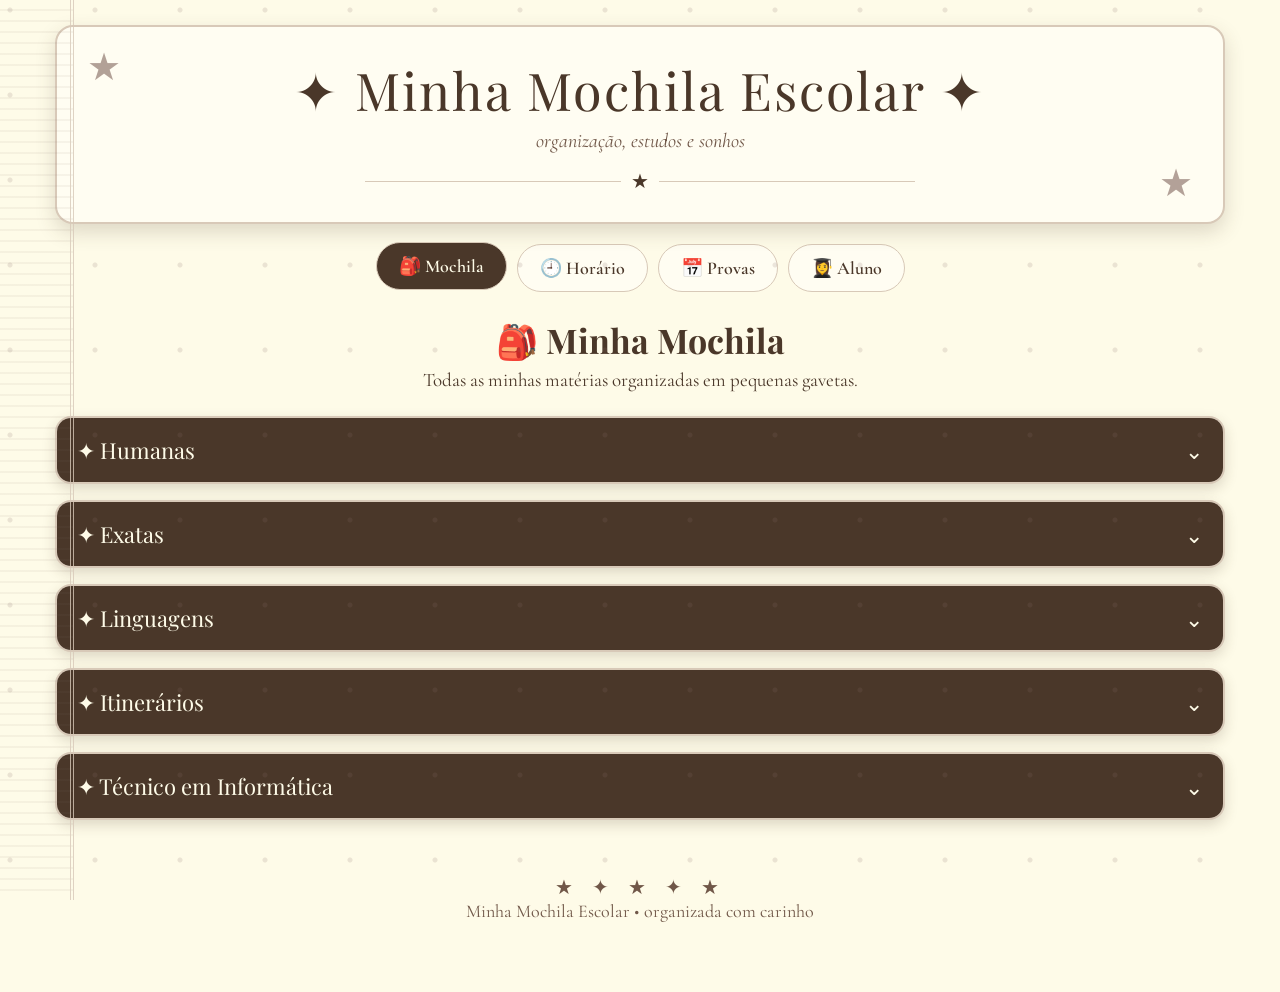
==== index.html @ feef5fc7 "Update print statement from 'Hello' to 'Goodbye'" ====
<!DOCTYPE html>
<html lang="pt-BR">
<head>
<meta charset="UTF-8">
<meta name="viewport" content="width=device-width, initial-scale=1.0">

<title>Minha Mochila Escolar</title>

<style>

@import url('https://fonts.googleapis.com/css2?family=Cormorant+Garamond:wght@400;500;600;700&family=Playfair+Display:wght@500;600;700&display=swap');

:root {
    --creme: #fefbe8;
    --creme-claro: #fffdf2;
    --creme-escuro: #eee4cc;
    --marrom: #4a3729;
    --marrom-medio: #705748;
    --marrom-claro: #9a8175;
    --rosa-marrom: #8a7168;
    --bege: #d8c9b8;
    --sombra: rgba(74, 55, 41, 0.18);
}

* {
    box-sizing: border-box;
    margin: 0;
    padding: 0;
}

body {
    font-family: 'Cormorant Garamond', serif;
    background-color: var(--creme);
    color: var(--marrom);
    min-height: 100vh;
    position: relative;
}

/* ESTRELAS DO FUNDO */

body::before {
    content: "";
    position: fixed;
    inset: 0;
    pointer-events: none;
    opacity: 0.17;

    background-image:
        radial-gradient(circle at 10px 10px, var(--rosa-marrom) 2px, transparent 3px);

    background-size: 85px 85px;
}

/* BORDA LATERAL DECORATIVA */

body::after {
    content: "";
    position: fixed;
    left: 0;
    top: 0;
    width: 70px;
    height: 100vh;
    pointer-events: none;

    background:
        repeating-linear-gradient(
            0deg,
            transparent 0px,
            transparent 9px,
            rgba(138,113,104,0.18) 10px,
            transparent 11px
        );

    border-right: 4px double var(--bege);
    opacity: 0.8;
}

/* CONTAINER */

.container {
    width: min(1200px, calc(100% - 110px));
    margin: auto;
    padding: 25px 0 50px;
}

/* CABEÇALHO */

header {
    background: var(--creme-claro);
    border: 2px solid var(--bege);
    border-radius: 18px;
    padding: 28px;
    text-align: center;
    box-shadow: 0 8px 20px var(--sombra);
    position: relative;
    overflow: hidden;
}

header::before,
header::after {
    content: "★";
    position: absolute;
    font-size: 38px;
    color: var(--rosa-marrom);
    opacity: 0.65;
}

header::before {
    left: 30px;
    top: 18px;
}

header::after {
    right: 30px;
    bottom: 15px;
}

.logo {
    font-family: 'Playfair Display', serif;
    font-size: clamp(30px, 5vw, 52px);
    letter-spacing: 2px;
}

.subtitle {
    font-size: 20px;
    margin-top: 5px;
    font-style: italic;
    color: var(--marrom-medio);
}

.decorative-line {
    margin: 16px auto 0;
    max-width: 550px;
    display: flex;
    align-items: center;
    gap: 10px;
}

.decorative-line::before,
.decorative-line::after {
    content: "";
    height: 1px;
    background: var(--bege);
    flex: 1;
}

.decorative-line span {
    font-size: 20px;
}

/* MENU */

nav {
    margin: 20px 0;
    display: flex;
    flex-wrap: wrap;
    justify-content: center;
    gap: 10px;
}

.nav-btn {
    border: 1px solid var(--bege);
    background: var(--creme-claro);
    color: var(--marrom);
    padding: 12px 22px;
    border-radius: 25px;
    cursor: pointer;
    font-family: inherit;
    font-size: 18px;
    font-weight: 600;
    transition: 0.2s;
}

.nav-btn:hover,
.nav-btn.active {
    background: var(--marrom);
    color: var(--creme);
    transform: translateY(-2px);
}

/* JANELAS */

.page {
    display: none;
    animation: aparecer 0.3s ease;
}

.page.active {
    display: block;
}

@keyframes aparecer {
    from {
        opacity: 0;
        transform: translateY(8px);
    }

    to {
        opacity: 1;
        transform: translateY(0);
    }
}

/* TÍTULOS */

.page-title {
    text-align: center;
    margin: 25px 0;
}

.page-title h2 {
    font-family: 'Playfair Display', serif;
    font-size: 34px;
}

.page-title p {
    font-size: 19px;
    margin-top: 5px;
}

/* GAVETAS */

.drawer {
    background: var(--creme-claro);
    border: 2px solid var(--bege);
    border-radius: 16px;
    margin-bottom: 16px;
    overflow: hidden;
    box-shadow: 0 5px 13px var(--sombra);
}

.drawer-header {
    width: 100%;
    border: none;
    background: var(--marrom);
    color: var(--creme);
    padding: 17px 20px;
    font-family: 'Playfair Display', serif;
    font-size: 22px;
    text-align: left;
    cursor: pointer;
    display: flex;
    justify-content: space-between;
    align-items: center;
}

.drawer-header span:last-child {
    transition: 0.3s;
}

.drawer.open .drawer-header span:last-child {
    transform: rotate(180deg);
}

.drawer-content {
    display: none;
    padding: 18px;
}

.drawer.open .drawer-content {
    display: block;
}

/* MATÉRIAS */

.subject-grid {
    display: grid;
    grid-template-columns: repeat(auto-fit, minmax(230px, 1fr));
    gap: 13px;
}

.subject {
    background: #fffdf3;
    border: 1px solid var(--bege);
    border-radius: 12px;
    overflow: hidden;
}

.subject-title {
    width: 100%;
    border: none;
    background: transparent;
    padding: 15px;
    color: var(--marrom);
    font-family: inherit;
    font-size: 19px;
    font-weight: bold;
    cursor: pointer;
    text-align: left;
    display: flex;
    justify-content: space-between;
}

.subject-title:hover {
    background: #f4ead7;
}

.subject-body {
    display: none;
    border-top: 1px dashed var(--bege);
    padding: 14px;
}

.subject.open .subject-body {
    display: block;
}

/* ATIVIDADES */

.activity {
    background: #f7efdf;
    border-left: 4px solid var(--rosa-marrom);
    padding: 10px;
    border-radius: 8px;
    margin-bottom: 8px;
}

.activity strong {
    font-size: 18px;
}

.activity small {
    display: block;
    margin: 4px 0;
}

.activity button {
    margin-right: 5px;
}

.small-btn {
    border: 1px solid var(--bege);
    background: var(--creme-claro);
    color: var(--marrom);
    padding: 5px 9px;
    border-radius: 6px;
    cursor: pointer;
    font-family: inherit;
}

.small-btn:hover {
    background: var(--marrom);
    color: white;
}

/* BOTÕES */

.primary-btn {
    background: var(--marrom);
    color: var(--creme);
    border: none;
    padding: 10px 16px;
    border-radius: 8px;
    cursor: pointer;
    font-family: inherit;
    font-size: 17px;
    font-weight: bold;
}

.primary-btn:hover {
    background: var(--marrom-medio);
}

.secondary-btn {
    background: transparent;
    border: 1px solid var(--marrom);
    color: var(--marrom);
    padding: 9px 14px;
    border-radius: 8px;
    cursor: pointer;
    font-family: inherit;
}

/* FORMULÁRIOS */

.form-card {
    background: var(--creme-claro);
    border: 2px solid var(--bege);
    border-radius: 16px;
    padding: 22px;
    box-shadow: 0 5px 15px var(--sombra);
}

.form-grid {
    display: grid;
    grid-template-columns: repeat(2, 1fr);
    gap: 15px;
}

.form-group {
    display: flex;
    flex-direction: column;
    gap: 5px;
}

.form-group.full {
    grid-column: 1 / -1;
}

label {
    font-weight: bold;
    font-size: 18px;
}

input,
textarea,
select {
    width: 100%;
    padding: 11px;
    border: 1px solid var(--bege);
    border-radius: 8px;
    background: #fffef7;
    color: var(--marrom);
    font-family: inherit;
    font-size: 17px;
    outline: none;
}

input:focus,
textarea:focus,
select:focus {
    border-color: var(--marrom-medio);
    box-shadow: 0 0 0 2px rgba(112,87,72,0.1);
}

textarea {
    min-height: 100px;
    resize: vertical;
}

/* HORÁRIO */

.schedule-wrapper {
    overflow-x: auto;
}

.schedule {
    width: 100%;
    min-width: 750px;
    border-collapse: collapse;
    background: var(--creme-claro);
}

.schedule th,
.schedule td {
    border: 1px solid var(--bege);
    padding: 10px;
    text-align: center;
}

.schedule th {
    background: var(--marrom);
    color: var(--creme);
    font-size: 18px;
}

.schedule td:first-child {
    font-weight: bold;
    background: #f0e5d2;
    width: 100px;
}

.schedule input {
    min-width: 110px;
    border: none;
    background: transparent;
    text-align: center;
}

/* CALENDÁRIO */

.calendar-card {
    background: var(--creme-claro);
    border: 2px solid var(--bege);
    border-radius: 16px;
    padding: 20px;
    box-shadow: 0 5px 15px var(--sombra);
}

.calendar-top {
    display: flex;
    justify-content: space-between;
    align-items: center;
    margin-bottom: 15px;
}

.calendar-top h3 {
    font-family: 'Playfair Display', serif;
    font-size: 27px;
}

.calendar-top button {
    border: 1px solid var(--bege);
    background: var(--creme);
    border-radius: 50%;
    width: 38px;
    height: 38px;
    cursor: pointer;
    color: var(--marrom);
    font-size: 18px;
}

.calendar-grid {
    display: grid;
    grid-template-columns: repeat(7, 1fr);
    gap: 5px;
}

.weekday {
    text-align: center;
    font-weight: bold;
    padding: 8px;
}

.day {
    min-height: 80px;
    border: 1px solid var(--bege);
    background: #fffdf3;
    border-radius: 8px;
    padding: 7px;
    cursor: pointer;
}

.day:hover {
    background: #f5ead8;
}

.day-number {
    font-weight: bold;
}

.day.today {
    border: 2px solid var(--marrom);
}

.test-dot {
    display: block;
    background: var(--rosa-marrom);
    color: white;
    border-radius: 5px;
    padding: 2px 4px;
    margin-top: 5px;
    font-size: 13px;
    overflow: hidden;
}

/* LISTA DE PROVAS */

.test-list {
    margin-top: 20px;
}

.test-item {
    background: #f7efdf;
    border: 1px solid var(--bege);
    border-radius: 10px;
    padding: 13px;
    margin-bottom: 10px;
    display: flex;
    justify-content: space-between;
    gap: 10px;
    align-items: center;
}

.test-info strong {
    font-size: 20px;
}

.test-info span {
    display: block;
}

/* ALUNO */

.student-card {
    max-width: 800px;
    margin: auto;
}

.student-decoration {
    text-align: center;
    font-size: 35px;
    margin-bottom: 15px;
}

/* MODAL */

.modal {
    position: fixed;
    inset: 0;
    background: rgba(74,55,41,0.6);
    display: none;
    align-items: center;
    justify-content: center;
    padding: 20px;
    z-index: 100;
}

.modal.show {
    display: flex;
}

.modal-box {
    width: min(600px, 100%);
    max-height: 90vh;
    overflow-y: auto;
    background: var(--creme);
    border: 3px solid var(--bege);
    border-radius: 18px;
    padding: 25px;
    box-shadow: 0 15px 40px rgba(0,0,0,0.3);
}

.modal-header {
    display: flex;
    justify-content: space-between;
    align-items: center;
    margin-bottom: 18px;
}

.modal-header h3 {
    font-family: 'Playfair Display', serif;
    font-size: 27px;
}

.close {
    border: none;
    background: transparent;
    font-size: 27px;
    cursor: pointer;
    color: var(--marrom);
}

.modal-actions {
    margin-top: 18px;
    display: flex;
    gap: 10px;
    justify-content: flex-end;
}

/* RODAPÉ */

footer {
    text-align: center;
    margin-top: 35px;
    padding: 20px;
    color: var(--marrom-medio);
    font-size: 18px;
}

footer .stars {
    font-size: 20px;
    letter-spacing: 7px;
}

/* RESPONSIVO */

@media (max-width: 700px) {

    body::after {
        width: 30px;
    }

    .container {
        width: calc(100% - 50px);
    }

    header {
        padding: 25px 15px;
    }

    .form-grid {
        grid-template-columns: 1fr;
    }

    .form-group.full {
        grid-column: auto;
    }

    .calendar-grid {
        gap: 2px;
    }

    .day {
        min-height: 60px;
        padding: 4px;
    }

    .test-dot {
        font-size: 10px;
    }

    .nav-btn {
        padding: 9px 13px;
        font-size: 16px;
    }

    .test-item {
        flex-direction: column;
        align-items: flex-start;
    }
}

</style>
</head>

<body>

<div class="container">

<header>

    <div class="logo">✦ Minha Mochila Escolar ✦</div>

    <div class="subtitle">
        organização, estudos e sonhos
    </div>

    <div class="decorative-line">
        <span>★</span>
    </div>

</header>

<nav>

    <button class="nav-btn active" onclick="showPage('mochila', this)">
        🎒 Mochila
    </button>

    <button class="nav-btn" onclick="showPage('horario', this)">
        🕘 Horário
    </button>

    <button class="nav-btn" onclick="showPage('provas', this)">
        📅 Provas
    </button>

    <button class="nav-btn" onclick="showPage('aluno', this)">
        👩‍🎓 Aluno
    </button>

</nav>


<!-- =====================================================
                     MOCHILA
===================================================== -->

<section id="mochila" class="page active">

    <div class="page-title">

        <h2>🎒 Minha Mochila</h2>

        <p>
            Todas as minhas matérias organizadas em pequenas gavetas.
        </p>

    </div>


    <!-- HUMANAS -->

    <div class="drawer">

        <button class="drawer-header" onclick="toggleDrawer(this)">
            <span>✦ Humanas</span>
            <span>⌄</span>
        </button>

        <div class="drawer-content">

            <div class="subject-grid">

                <div class="subject">
                    <button class="subject-title" onclick="toggleSubject(this)">
                        História <span>+</span>
                    </button>

                    <div class="subject-body" data-subject="História"></div>
                </div>

                <div class="subject">
                    <button class="subject-title" onclick="toggleSubject(this)">
                        Geografia <span>+</span>
                    </button>

                    <div class="subject-body" data-subject="Geografia"></div>
                </div>

                <div class="subject">
                    <button class="subject-title" onclick="toggleSubject(this)">
                        Sociologia <span>+</span>
                    </button>

                    <div class="subject-body" data-subject="Sociologia"></div>
                </div>

                <div class="subject">
                    <button class="subject-title" onclick="toggleSubject(this)">
                        Filosofia <span>+</span>
                    </button>

                    <div class="subject-body" data-subject="Filosofia"></div>
                </div>

            </div>

        </div>

    </div>


    <!-- EXATAS -->

    <div class="drawer">

        <button class="drawer-header" onclick="toggleDrawer(this)">
            <span>✦ Exatas</span>
            <span>⌄</span>
        </button>

        <div class="drawer-content">

            <div class="subject-grid">

                <div class="subject">
                    <button class="subject-title" onclick="toggleSubject(this)">
                        Matemática <span>+</span>
                    </button>
                    <div class="subject-body" data-subject="Matemática"></div>
                </div>

                <div class="subject">
                    <button class="subject-title" onclick="toggleSubject(this)">
                        Física <span>+</span>
                    </button>
                    <div class="subject-body" data-subject="Física"></div>
                </div>

                <div class="subject">
                    <button class="subject-title" onclick="toggleSubject(this)">
                        Química <span>+</span>
                    </button>
                    <div class="subject-body" data-subject="Química"></div>
                </div>

            </div>

        </div>

    </div>


    <!-- LINGUAGENS -->

    <div class="drawer">

        <button class="drawer-header" onclick="toggleDrawer(this)">
            <span>✦ Linguagens</span>
            <span>⌄</span>
        </button>

        <div class="drawer-content">

            <div class="subject-grid">

                <div class="subject">
                    <button class="subject-title" onclick="toggleSubject(this)">
                        Português <span>+</span>
                    </button>
                    <div class="subject-body" data-subject="Português"></div>
                </div>

                <div class="subject">
                    <button class="subject-title" onclick="toggleSubject(this)">
                        Inglês <span>+</span>
                    </button>
                    <div class="subject-body" data-subject="Inglês"></div>
                </div>

                <div class="subject">
                    <button class="subject-title" onclick="toggleSubject(this)">
                        Artes <span>+</span>
                    </button>
                    <div class="subject-body" data-subject="Artes"></div>
                </div>

                <div class="subject">
                    <button class="subject-title" onclick="toggleSubject(this)">
                        Educação Física <span>+</span>
                    </button>
                    <div class="subject-body" data-subject="Educação Física"></div>
                </div>

            </div>

        </div>

    </div>


    <!-- ITINERÁRIOS -->

    <div class="drawer">

        <button class="drawer-header" onclick="toggleDrawer(this)">
            <span>✦ Itinerários</span>
            <span>⌄</span>
        </button>

        <div class="drawer-content">

            <div class="subject-grid">

                <div class="subject">
                    <button class="subject-title" onclick="toggleSubject(this)">
                        Estudos Orientados <span>+</span>
                    </button>
                    <div class="subject-body" data-subject="Estudos Orientados"></div>
                </div>

                <div class="subject">
                    <button class="subject-title" onclick="toggleSubject(this)">
                        Educação Financeira <span>+</span>
                    </button>
                    <div class="subject-body" data-subject="Educação Financeira"></div>
                </div>

                <div class="subject">
                    <button class="subject-title" onclick="toggleSubject(this)">
                        Projeto de Vida <span>+</span>
                    </button>
                    <div class="subject-body" data-subject="Projeto de Vida"></div>
                </div>

                <div class="subject">
                    <button class="subject-title" onclick="toggleSubject(this)">
                        Práticas Experimentais <span>+</span>
                    </button>
                    <div class="subject-body" data-subject="Práticas Experimentais"></div>
                </div>

            </div>

        </div>

    </div>


    <!-- TÉCNICO -->

    <div class="drawer">

        <button class="drawer-header" onclick="toggleDrawer(this)">
            <span>✦ Técnico em Informática</span>
            <span>⌄</span>
        </button>

        <div class="drawer-content">

            <div class="subject-grid">

                <div class="subject">
                    <button class="subject-title" onclick="toggleSubject(this)">
                        Arquitetura e Manutenção de Computadores <span>+</span>
                    </button>
                    <div class="subject-body" data-subject="Arquitetura e Manutenção de Computadores"></div>
                </div>

                <div class="subject">
                    <button class="subject-title" onclick="toggleSubject(this)">
                        POO / Java <span>+</span>
                    </button>
                    <div class="subject-body" data-subject="POO / Java"></div>
                </div>

                <div class="subject">
                    <button class="subject-title" onclick="toggleSubject(this)">
                        Gestão de Tempo <span>+</span>
                    </button>
                    <div class="subject-body" data-subject="Gestão de Tempo"></div>
                </div>

                <div class="subject">
                    <button class="subject-title" onclick="toggleSubject(this)">
                        Programação Web <span>+</span>
                    </button>
                    <div class="subject-body" data-subject="Programação Web"></div>
                </div>

                <div class="subject">
                    <button class="subject-title" onclick="toggleSubject(this)">
                        Sistemas Operacionais <span>+</span>
                    </button>
                    <div class="subject-body" data-subject="Sistemas Operacionais"></div>
                </div>

                <div class="subject">
                    <button class="subject-title" onclick="toggleSubject(this)">
                        Noções de Robótica <span>+</span>
                    </button>
                    <div class="subject-body" data-subject="Noções de Robótica"></div>
                </div>

                <div class="subject">
                    <button class="subject-title" onclick="toggleSubject(this)">
                        Linguagem de Programação <span>+</span>
                    </button>
                    <div class="subject-body" data-subject="Linguagem de Programação"></div>
                </div>

                <div class="subject">
                    <button class="subject-title" onclick="toggleSubject(this)">
                        HTML <span>+</span>
                    </button>
                    <div class="subject-body" data-subject="HTML"></div>
                </div>

            </div>

        </div>

    </div>

</section>


<!-- =====================================================
                     HORÁRIO
===================================================== -->

<section id="horario" class="page">

    <div class="page-title">

        <h2>🕘 Meu Horário Escolar</h2>

        <p>
            Clique nas células para colocar ou alterar suas matérias.
        </p>

    </div>

    <div class="form-card">

        <div class="schedule-wrapper">

            <table class="schedule">

                <thead>

                    <tr>
                        <th>Período</th>
                        <th>Segunda</th>
                        <th>Terça</th>
                        <th>Quarta</th>
                        <th>Quinta</th>
                        <th>Sexta</th>
                    </tr>

                </thead>

                <tbody id="scheduleBody"></tbody>

            </table>

        </div>

        <br>

        <button class="primary-btn" onclick="saveSchedule()">
            ✦ Salvar horário
        </button>

    </div>

</section>


<!-- =====================================================
                     PROVAS
===================================================== -->

<section id="provas" class="page">

    <div class="page-title">

        <h2>📅 Calendário de Provas</h2>

        <p>
            Organize suas provas e nunca perca uma data importante.
        </p>

    </div>


    <div class="calendar-card">

        <div class="calendar-top">

            <button onclick="changeMonth(-1)">‹</button>

            <h3 id="monthTitle"></h3>

            <button onclick="changeMonth(1)">›</button>

        </div>

        <div class="calendar-grid" id="calendar"></div>

    </div>


    <br>


    <div class="form-card">

        <h3 style="font-family:'Playfair Display'; font-size:26px;">
            ✦ Adicionar prova
        </h3>

        <br>

        <div class="form-grid">

            <div class="form-group">
                <label>Matéria</label>

                <input
                    type="text"
                    id="testSubject"
                    placeholder="Ex.: Matemática"
                >
            </div>

            <div class="form-group">
                <label>Data</label>

                <input
                    type="date"
                    id="testDate"
                >
            </div>

            <div class="form-group">
                <label>Horário</label>

                <input
                    type="time"
                    id="testTime"
                >
            </div>

            <div class="form-group">
                <label>Conteúdo</label>

                <input
                    type="text"
                    id="testContent"
                    placeholder="Ex.: Funções"
                >
            </div>

            <div class="form-group full">

                <label>Observações</label>

                <textarea
                    id="testNotes"
                    placeholder="Anotações sobre a prova..."
                ></textarea>

            </div>

        </div>

        <br>

        <button class="primary-btn" onclick="addTest()">
            + Adicionar prova
        </button>

    </div>


    <div class="test-list">

        <h3 style="font-family:'Playfair Display'; font-size:27px;">
            ✦ Próximas provas
        </h3>

        <br>

        <div id="testsContainer"></div>

    </div>

</section>


<!-- =====================================================
                     ALUNO
===================================================== -->

<section id="aluno" class="page">

    <div class="page-title">

        <h2>👩‍🎓 Informações do Aluno</h2>

        <p>
            Seus dados escolares ficam salvos neste dispositivo.
        </p>

    </div>


    <div class="form-card student-card">

        <div class="student-decoration">
            ★ ✦ ★
        </div>

        <div class="form-grid">

            <div class="form-group full">

                <label>Nome completo</label>

                <input
                    type="text"
                    id="studentName"
                    placeholder="Digite seu nome completo"
                >

            </div>


            <div class="form-group">

                <label>Data de nascimento</label>

                <input
                    type="date"
                    id="studentBirth"
                >

            </div>


            <div class="form-group">

                <label>Número da matrícula</label>

                <input
                    type="text"
                    id="studentRegistration"
                    placeholder="Digite sua matrícula"
                >

            </div>


            <div class="form-group full">

                <label>Escola</label>

                <input
                    type="text"
                    id="studentSchool"
                    placeholder="Nome da sua escola"
                >

            </div>

        </div>

        <br>

        <button class="primary-btn" onclick="saveStudent()">
            ✦ Salvar informações
        </button>

    </div>

</section>


<footer>

    <div class="stars">★ ✦ ★ ✦ ★</div>

    <p>
        Minha Mochila Escolar • organizada com carinho
    </p>

</footer>

</div>


<!-- =====================================================
                     MODAL ATIVIDADE
===================================================== -->

<div class="modal" id="activityModal">

    <div class="modal-box">

        <div class="modal-header">

            <h3 id="modalTitle">
                Nova atividade
            </h3>

            <button class="close" onclick="closeModal()">
                ×
            </button>

        </div>


        <div class="form-grid">

            <div class="form-group full">

                <label>Atividade</label>

                <input
                    type="text"
                    id="activityName"
                    placeholder="Nome da atividade"
                >

            </div>


            <div class="form-group">

                <label>Data de entrega</label>

                <input
                    type="date"
                    id="activityDate"
                >

            </div>


            <div class="form-group">

                <label>Status</label>

                <select id="activityStatus">

                    <option value="Pendente">
                        Pendente
                    </option>

                    <option value="Em andamento">
                        Em andamento
                    </option>

                    <option value="Concluída">
                        Concluída
                    </option>

                </select>

            </div>


            <div class="form-group full">

                <label>Descrição / anotações</label>

                <textarea
                    id="activityDescription"
                    placeholder="Escreva detalhes da atividade..."
                ></textarea>

            </div>

        </div>


        <div class="modal-actions">

            <button
                class="secondary-btn"
                onclick="closeModal()"
            >
                Cancelar
            </button>

            <button
                class="primary-btn"
                onclick="saveActivity()"
            >
                Salvar
            </button>

        </div>

    </div>

</div>


<script>

/* =====================================================
                 DADOS
===================================================== */

let activities =
    JSON.parse(localStorage.getItem("mochilaActivities")) || [];

let tests =
    JSON.parse(localStorage.getItem("mochilaTests")) || [];

let schedule =
    JSON.parse(localStorage.getItem("mochilaSchedule")) || {};

let student =
    JSON.parse(localStorage.getItem("mochilaStudent")) || {};

let editingActivityId = null;
let currentSubject = null;


/* =====================================================
                 NAVEGAÇÃO
===================================================== */

function showPage(pageId, button) {

    document.querySelectorAll(".page").forEach(page => {
        page.classList.remove("active");
    });

    document.getElementById(pageId).classList.add("active");

    document.querySelectorAll(".nav-btn").forEach(btn => {
        btn.classList.remove("active");
    });

    button.classList.add("active");

    if (pageId === "provas") {
        renderCalendar();
        renderTests();
    }
}


/* =====================================================
                 GAVETAS
===================================================== */

function toggleDrawer(button) {

    const drawer = button.parentElement;

    drawer.classList.toggle("open");

}


/* =====================================================
                 SUBGAVETAS
===================================================== */

function toggleSubject(button) {

    const subject = button.parentElement;

    subject.classList.toggle("open");

    const body = subject.querySelector(".subject-body");

    if (subject.classList.contains("open")) {

        const subjectName = body.dataset.subject;

        renderActivities(subjectName);

    }

}


/* =====================================================
             RENDERIZAR ATIVIDADES
===================================================== */

function renderActivities(subjectName) {

    const bodies =
        document.querySelectorAll(
            `.subject-body[data-subject="${CSS.escape(subjectName)}"]`
        );

    bodies.forEach(body => {

        const subjectActivities =
            activities.filter(a => a.subject === subjectName);

        let html = "";

        if (subjectActivities.length === 0) {

            html += `
                <p style="margin-bottom:10px;">
                    Nenhuma atividade adicionada ainda.
                </p>
            `;

        } else {

            subjectActivities.forEach(activity => {

                html += `

                <div class="activity">

                    <strong>
                        ${escapeHTML(activity.name)}
                    </strong>

                    <small>
                        📅 Entrega:
                        ${formatDate(activity.date)}
                    </small>

                    <small>
                        ✦ Status:
                        ${escapeHTML(activity.status)}
                    </small>

                    ${
                        activity.description
                        ?
                        `<small>
                            📝 ${escapeHTML(activity.description)}
                        </small>`
                        :
                        ""
                    }

                    <br>

                    <button
                        class="small-btn"
                        onclick="editActivity(${activity.id})"
                    >
                        ✏️ Editar
                    </button>

                    <button
                        class="small-btn"
                        onclick="deleteActivity(${activity.id})"
                    >
                        🗑️ Excluir
                    </button>

                </div>

                `;

            });

        }


        html += `

            <button
                class="primary-btn"
                onclick="openActivityModal('${escapeAttribute(subjectName)}')"
            >
                + Nova atividade
            </button>

        `;

        body.innerHTML = html;

    });

}


/* =====================================================
             MODAL ATIVIDADE
===================================================== */

function openActivityModal(subjectName, activity = null) {

    currentSubject = subjectName;

    editingActivityId = activity ? activity.id : null;

    document.getElementById("modalTitle").textContent =
        activity
        ? "Editar atividade"
        : "Nova atividade";


    document.getElementById("activityName").value =
        activity?.name || "";

    document.getElementById("activityDate").value =
        activity?.date || "";

    document.getElementById("activityStatus").value =
        activity?.status || "Pendente";

    document.getElementById("activityDescription").value =
        activity?.description || "";


    document.getElementById("activityModal")
        .classList.add("show");

}


function closeModal() {

    document.getElementById("activityModal")
        .classList.remove("show");

    editingActivityId = null;
    currentSubject = null;

}


/* =====================================================
             SALVAR ATIVIDADE
===================================================== */

function saveActivity() {

    const name =
        document.getElementById("activityName").value.trim();

    const date =
        document.getElementById("activityDate").value;

    const status =
        document.getElementById("activityStatus").value;

    const description =
        document.getElementById("activityDescription").value.trim();


    if (!name) {

        alert("Digite o nome da atividade.");

        return;

    }


    if (editingActivityId) {

        const activity =
            activities.find(
                a => a.id === editingActivityId
            );

        activity.name = name;
        activity.date = date;
        activity.status = status;
        activity.description = description;

    } else {

        activities.push({

            id: Date.now(),

            subject: currentSubject,

            name: name,

            date: date,

            status: status,

            description: description

        });

    }


    localStorage.setItem(
        "mochilaActivities",
        JSON.stringify(activities)
    );


    closeModal();

    renderActivities(currentSubject);

}


/* =====================================================
                 EDITAR ATIVIDADE
===================================================== */

function editActivity(id) {

    const activity =
        activities.find(a => a.id === id);

    if (!activity) return;

    openActivityModal(
        activity.subject,
        activity
    );

}


/* =====================================================
                 EXCLUIR ATIVIDADE
===================================================== */

function deleteActivity(id) {

    if (!confirm("Deseja excluir esta atividade?")) {
        return;
    }

    const activity =
        activities.find(a => a.id === id);

    activities =
        activities.filter(a => a.id !== id);

    localStorage.setItem(
        "mochilaActivities",
        JSON.stringify(activities)
    );

    if (activity) {
        renderActivities(activity.subject);
    }

}


/* =====================================================
                     HORÁRIO
===================================================== */

function createSchedule() {

    const body =
        document.getElementById("scheduleBody");

    body.innerHTML = "";

    const days = [
        "segunda",
        "terca",
        "quarta",
        "quinta",
        "sexta"
    ];

    for (let period = 1; period <= 9; period++) {

        const tr = document.createElement("tr");

        let html = `
            <td>${period}º período</td>
        `;

        days.forEach(day => {

            const key = `${day}-${period}`;

            html += `

                <td>

                    <input
                        type="text"
                        data-schedule="${key}"
                        value="${escapeAttribute(schedule[key] || "")}"
                        placeholder="Matéria"
                    >

                </td>

            `;

        });

        tr.innerHTML = html;

        body.appendChild(tr);

    }

}


function saveSchedule() {

    document
        .querySelectorAll("[data-schedule]")
        .forEach(input => {

            schedule[input.dataset.schedule] =
                input.value;

        });


    localStorage.setItem(
        "mochilaSchedule",
        JSON.stringify(schedule)
    );


    alert("Horário salvo com sucesso! ✦");

}


/* =====================================================
                     CALENDÁRIO
===================================================== */

let calendarDate = new Date();


function renderCalendar() {

    const calendar =
        document.getElementById("calendar");

    const monthTitle =
        document.getElementById("monthTitle");

    const year =
        calendarDate.getFullYear();

    const month =
        calendarDate.getMonth();


    const monthNames = [
        "Janeiro",
        "Fevereiro",
        "Março",
        "Abril",
        "Maio",
        "Junho",
        "Julho",
        "Agosto",
        "Setembro",
        "Outubro",
        "Novembro",
        "Dezembro"
    ];


    monthTitle.textContent =
        `${monthNames[month]} de ${year}`;


    calendar.innerHTML = "";


    const weekdays = [
        "Dom",
        "Seg",
        "Ter",
        "Qua",
        "Qui",
        "Sex",
        "Sáb"
    ];


    weekdays.forEach(day => {

        const div =
            document.createElement("div");

        div.className = "weekday";

        div.textContent = day;

        calendar.appendChild(div);

    });


    const firstDay =
        new Date(year, month, 1).getDay();

    const daysInMonth =
        new Date(year, month + 1, 0).getDate();


    for (let i = 0; i < firstDay; i++) {

        const empty =
            document.createElement("div");

        calendar.appendChild(empty);

    }


    for (let day = 1; day <= daysInMonth; day++) {

        const div =
            document.createElement("div");

        div.className = "day";


        const dateString =
            `${year}-${String(month + 1).padStart(2,"0")}-${String(day).padStart(2,"0")}`;


        const today =
            new Date();


        if (
            day === today.getDate() &&
            month === today.getMonth() &&
            year === today.getFullYear()
        ) {

            div.classList.add("today");

        }


        div.innerHTML =
            `<div class="day-number">${day}</div>`;


        const dayTests =
            tests.filter(test => test.date === dateString);


        dayTests.forEach(test => {

            div.innerHTML += `

                <span class="test-dot">
                    ${escapeHTML(test.subject)}
                </span>

            `;

        });


        calendar.appendChild(div);

    }

}


function changeMonth(amount) {

    calendarDate.setMonth(
        calendarDate.getMonth() + amount
    );

    renderCalendar();

}


/* =====================================================
                     PROVAS
===================================================== */

function addTest() {

    const subject =
        document.getElementById("testSubject")
            .value.trim();

    const date =
        document.getElementById("testDate").value;

    const time =
        document.getElementById("testTime").value;

    const content =
        document.getElementById("testContent")
            .value.trim();

    const notes =
        document.getElementById("testNotes")
            .value.trim();


    if (!subject || !date) {

        alert("Preencha pelo menos a matéria e a data.");

        return;

    }


    tests.push({

        id: Date.now(),

        subject,

        date,

        time,

        content,

        notes

    });


    tests.sort(
        (a,b) =>
            new Date(a.date) -
            new Date(b.date)
    );


    localStorage.setItem(
        "mochilaTests",
        JSON.stringify(tests)
    );


    document.getElementById("testSubject").value = "";
    document.getElementById("testDate").value = "";
    document.getElementById("testTime").value = "";
    document.getElementById("testContent").value = "";
    document.getElementById("testNotes").value = "";


    renderCalendar();
    renderTests();

}


function renderTests() {

    const container =
        document.getElementById("testsContainer");

    if (!tests.length) {

        container.innerHTML = `
            <div class="form-card">
                <p style="font-size:19px;">
                    ✦ Nenhuma prova cadastrada.
                </p>
            </div>
        `;

        return;

    }


    container.innerHTML = "";


    tests.forEach(test => {

        const div =
            document.createElement("div");

        div.className = "test-item";


        div.innerHTML = `

            <div class="test-info">

                <strong>
                    ${escapeHTML(test.subject)}
                </strong>

                <span>
                    📅 ${formatDate(test.date)}
                    ${test.time ? " • 🕘 " + test.time : ""}
                </span>

                ${
                    test.content
                    ?
                    `<span>📚 ${escapeHTML(test.content)}</span>`
                    :
                    ""
                }

                ${
                    test.notes
                    ?
                    `<span>📝 ${escapeHTML(test.notes)}</span>`
                    :
                    ""
                }

            </div>

            <button
                class="small-btn"
                onclick="deleteTest(${test.id})"
            >
                🗑️ Excluir
            </button>

        `;


        container.appendChild(div);

    });

}


function deleteTest(id) {

    if (!confirm("Deseja excluir esta prova?")) {
        return;
    }

    tests =
        tests.filter(test => test.id !== id);

    localStorage.setItem(
        "mochilaTests",
        JSON.stringify(tests)
    );

    renderCalendar();
    renderTests();

}


/* =====================================================
                     ALUNO
===================================================== */

function loadStudent() {

    document.getElementById("studentName").value =
        student.name || "";

    document.getElementById("studentBirth").value =
        student.birth || "";

    document.getElementById("studentSchool").value =
        student.school || "";

    document.getElementById("studentRegistration").value =
        student.registration || "";

}


function saveStudent() {

    student = {

        name:
            document.getElementById("studentName")
                .value.trim(),

        birth:
            document.getElementById("studentBirth")
                .value,

        school:
            document.getElementById("studentSchool")
                .value.trim(),

        registration:
            document.getElementById("studentRegistration")
                .value.trim()

    };


    localStorage.setItem(
        "mochilaStudent",
        JSON.stringify(student)
    );


    alert("Informações salvas com sucesso! ★");

}


/* =====================================================
                     FUNÇÕES AUXILIARES
===================================================== */

function formatDate(date) {

    if (!date) {
        return "Sem data";
    }

    const parts =
        date.split("-");

    return `${parts[2]}/${parts[1]}/${parts[0]}`;

}


function escapeHTML(text) {

    if (!text) return "";

    return String(text)
        .replaceAll("&", "&amp;")
        .replaceAll("<", "&lt;")
        .replaceAll(">", "&gt;")
        .replaceAll('"', "&quot;")
        .replaceAll("'", "&#039;");

}


function escapeAttribute(text) {

    return escapeHTML(text);

}


/* =====================================================
                 INICIALIZAÇÃO
===================================================== */

document.addEventListener("DOMContentLoaded", () => {

    createSchedule();

    loadStudent();

    renderCalendar();

    renderTests();

});


/* FECHAR MODAL CLICANDO FORA */

document.getElementById("activityModal")
    .addEventListener("click", function(event) {

        if (event.target === this) {
            closeModal();
        }

    });

</script>

</body>
</html>
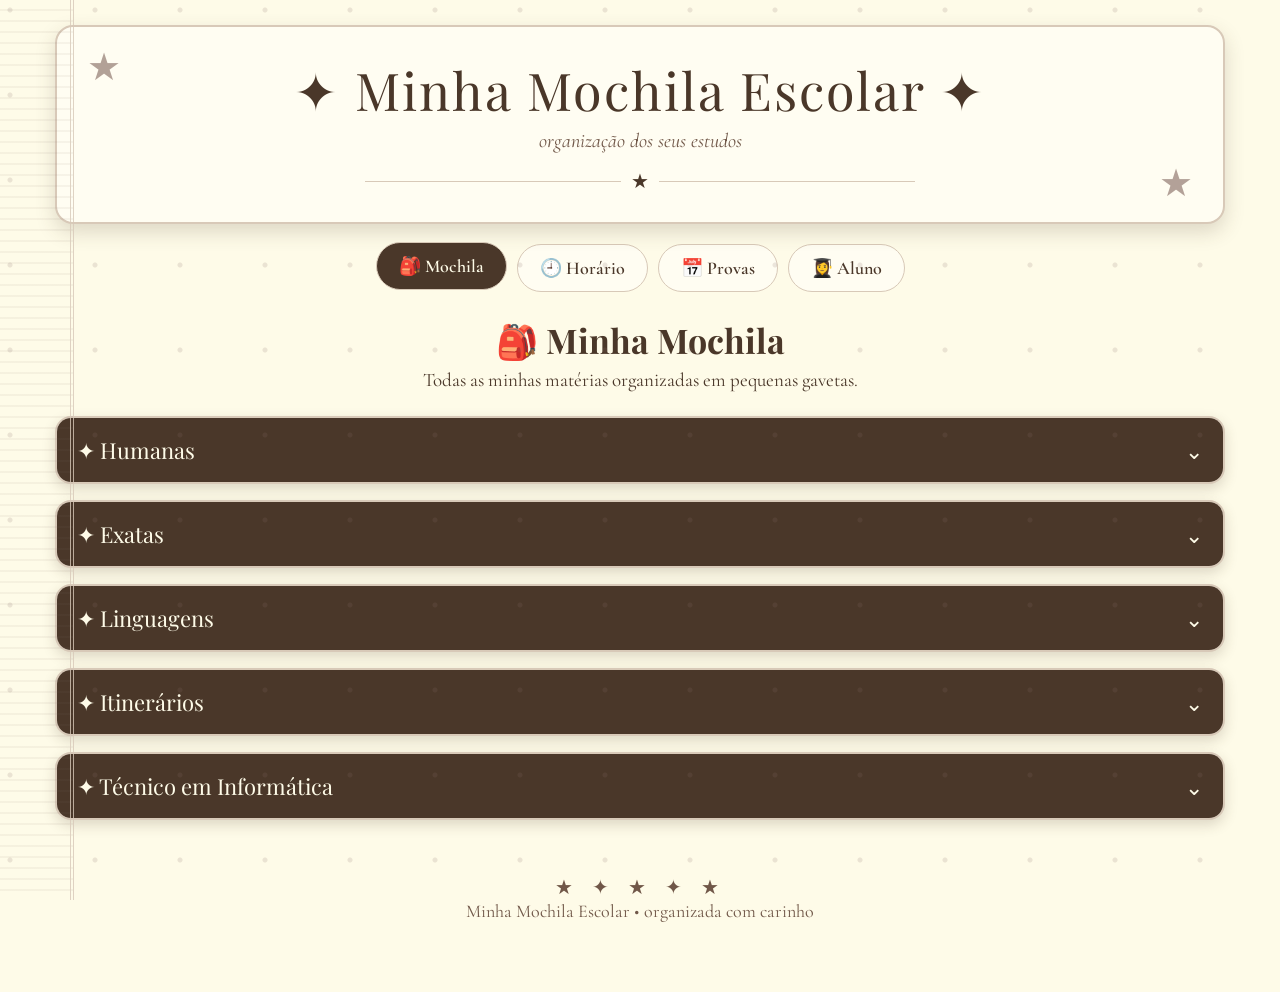
==== commit c981de32: "Update index.html" ====
--- a/index.html
+++ b/index.html
@@ -713,7 +713,7 @@
     <div class="logo">✦ Minha Mochila Escolar ✦</div>
 
     <div class="subtitle">
-        organização, estudos e sonhos
+        organização dos seus estudos
     </div>
 
     <div class="decorative-line">
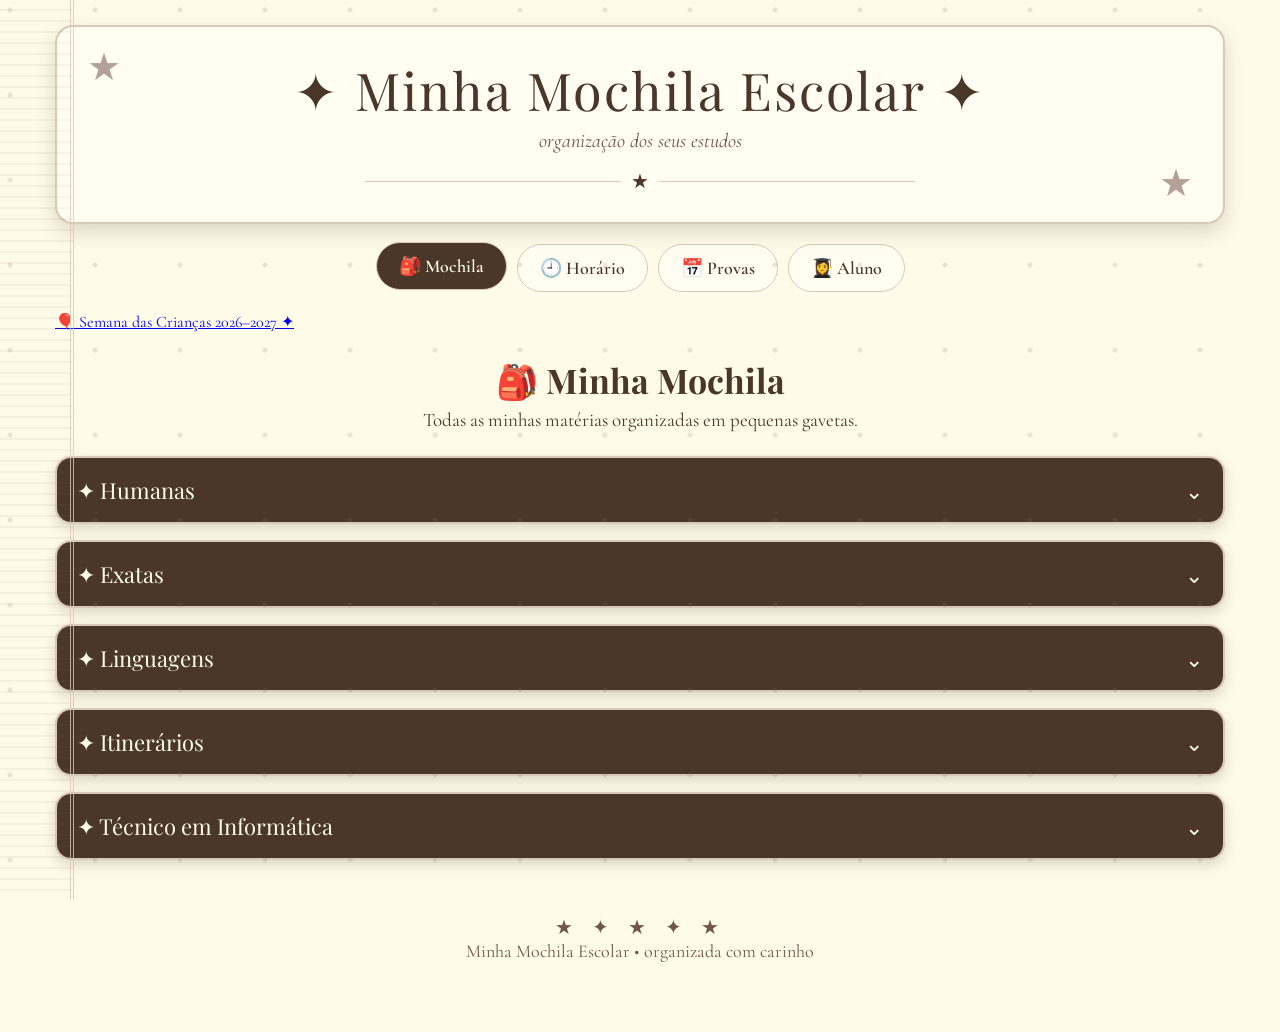
==== commit 84ecb334: "Add Semana das Crianças link to index.html" ====
--- a/index.html
+++ b/index.html
@@ -741,6 +741,14 @@
     </button>
 
 </nav>
+
+    
+<div class="semana-container">
+    <a href="semana-das-criancas.html" class="semana-btn">
+        🎈 Semana das Crianças 2026–2027 ✦
+    </a>
+</div>
+
 
 
 <!-- =====================================================
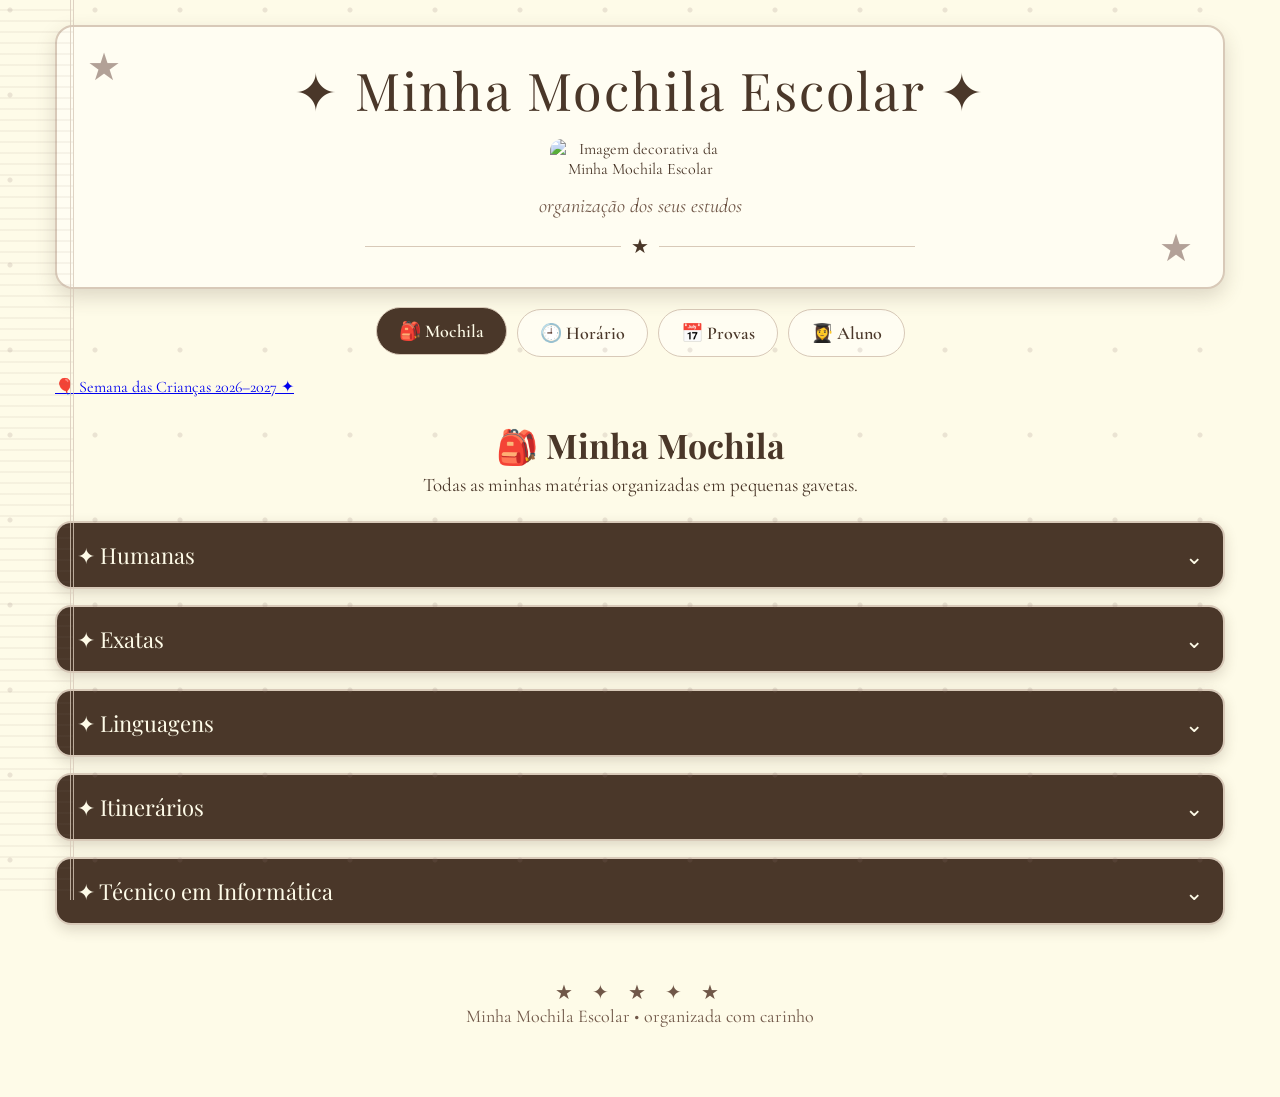
==== commit 8855fd61: "Add header image and update logo styling Added header image and updated styling for the logo." ====
--- a/index.html
+++ b/index.html
@@ -84,6 +84,18 @@
 }
 
 /* CABEÇALHO */
+
+    /* IMAGEM DO CABEÇALHO */
+
+.mochila-imagem {
+    display: block;
+    width: 180px;
+    max-width: 45%;
+    height: auto;
+    margin: 15px auto;
+    object-fit: contain;
+    border-radius: 12px;
+}
 
 header {
     background: var(--creme-claro);
@@ -710,11 +722,17 @@
 
 <header>
 
-    <div class="logo">✦ Minha Mochila Escolar ✦</div>
-
-    <div class="subtitle">
-        organização dos seus estudos
-    </div>
+  <div class="logo">✦ Minha Mochila Escolar ✦</div>
+
+<img
+    src="imagens/ecm.png"
+    alt="Imagem decorativa da Minha Mochila Escolar"
+    class="mochila-imagem"
+>
+
+<div class="subtitle">
+    organização dos seus estudos
+</div>
 
     <div class="decorative-line">
         <span>★</span>
@@ -744,7 +762,7 @@
 
     
 <div class="semana-container">
-    <a href="semana-das-criancas.html" class="semana-btn">
+    <a href="semana.html" class="semana-btn">
         🎈 Semana das Crianças 2026–2027 ✦
     </a>
 </div>
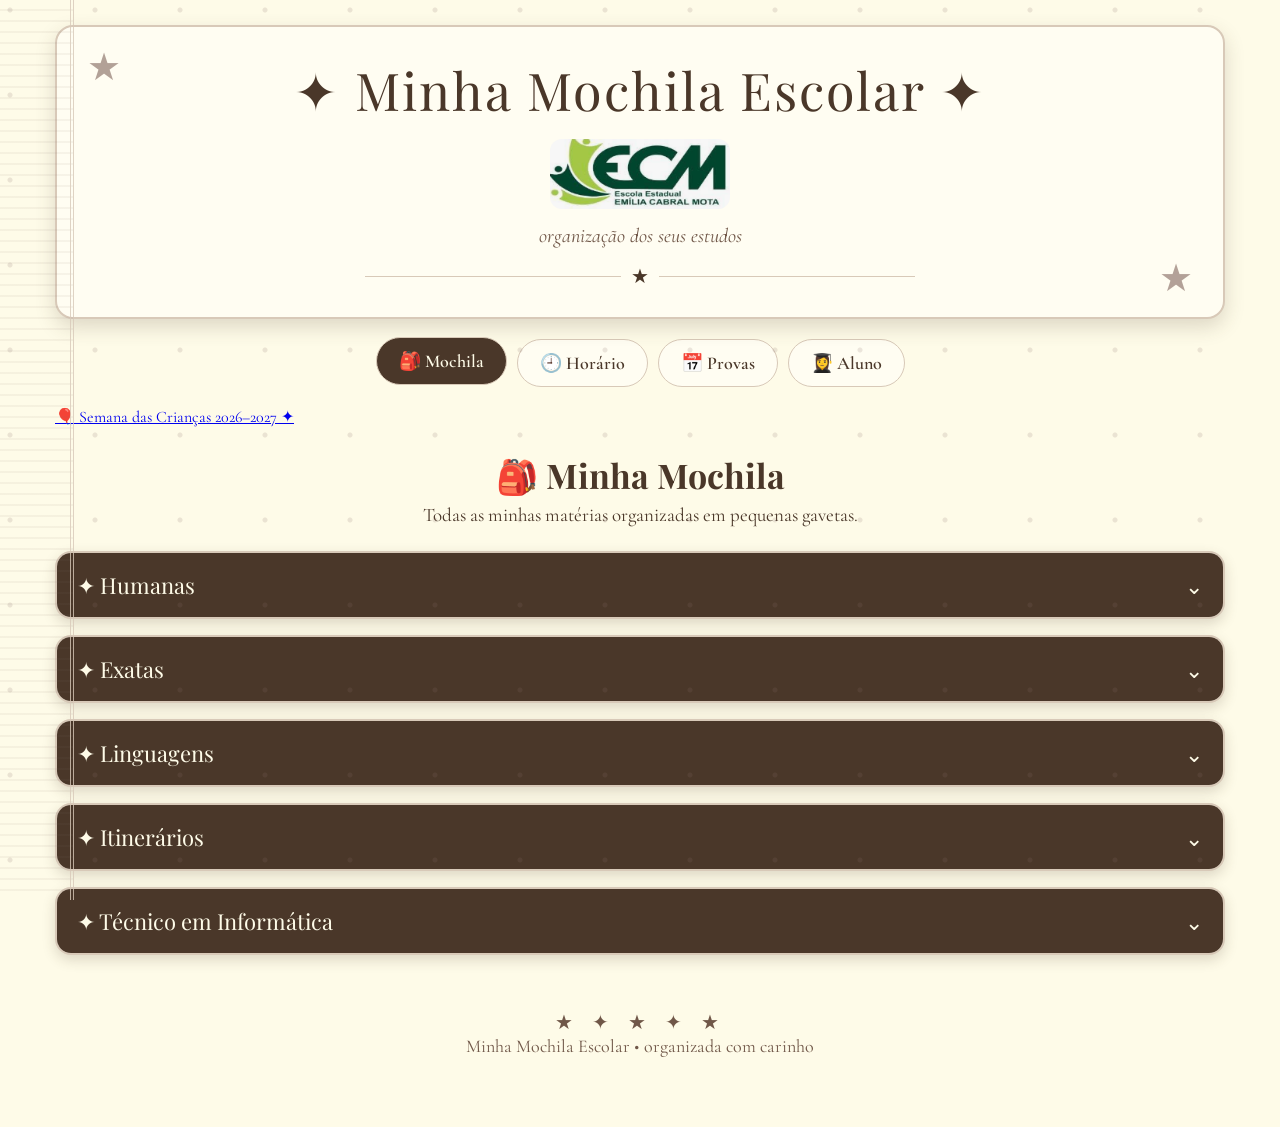
==== commit 7fe1b778: "Update index.html" ====
--- a/index.html
+++ b/index.html
@@ -725,7 +725,7 @@
   <div class="logo">✦ Minha Mochila Escolar ✦</div>
 
 <img
-    src="imagens/ecm.png"
+    src="ecm.png"
     alt="Imagem decorativa da Minha Mochila Escolar"
     class="mochila-imagem"
 >
